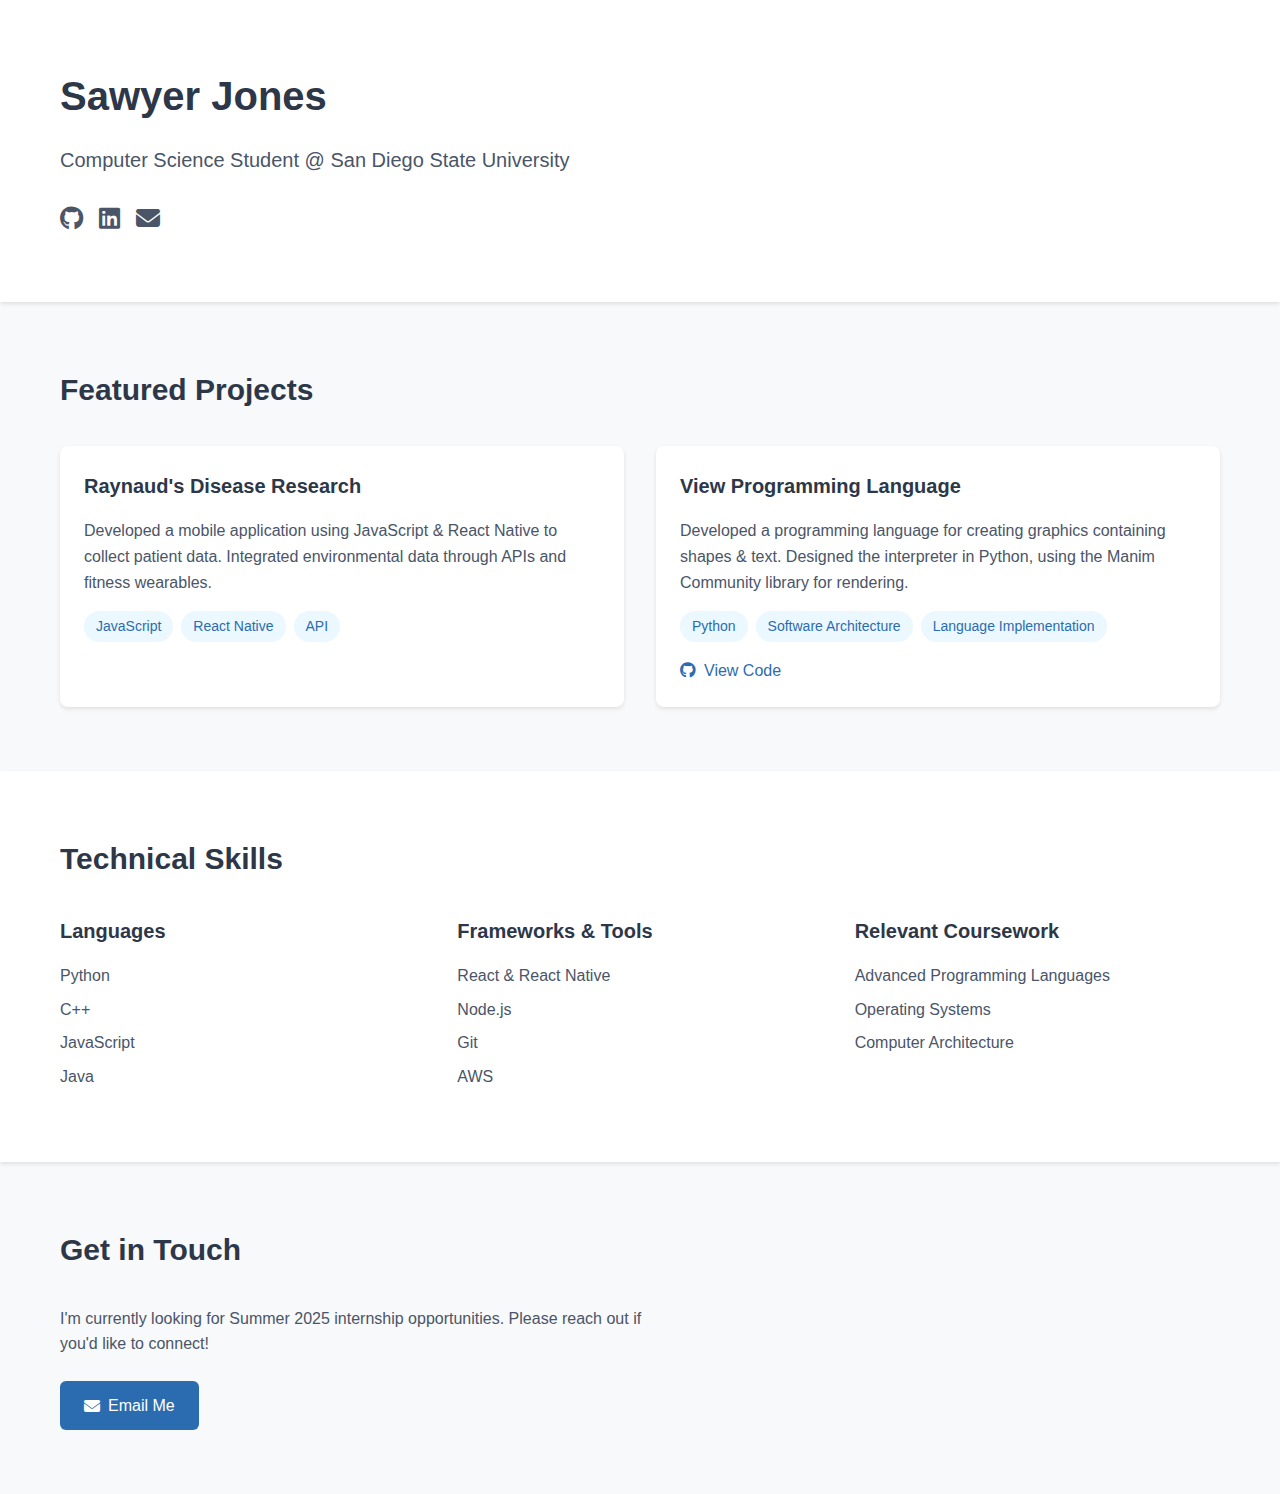
==== index.html @ 756b81d6 "Created site foundation" ====
<!DOCTYPE html>
<html lang="en">
<head>
    <meta charset="UTF-8">
    <meta name="viewport" content="width=device-width, initial-scale=1.0">
    <title>Sawyer Jones - Portfolio</title>
    <link rel="stylesheet" href="styles.css">
    <link rel="stylesheet" href="https://cdnjs.cloudflare.com/ajax/libs/font-awesome/6.4.0/css/all.min.css">
</head>
<body>
    <header class="hero">
        <div class="container">
            <h1>Sawyer Jones</h1>
            <p class="subtitle">Computer Science Student @ San Diego State University</p>
            <div class="social-links">
                <a href="https://github.com/sawyerjones" target="_blank" class="social-icon"><i class="fab fa-github"></i></a>
                <a href="https://www.linkedin.com/in/sawyer-jones-77a62b25a/" target="_blank" class="social-icon"><i class="fab fa-linkedin"></i></a>
                <a href="mailto:sjones3731@sdsu.edu" class="social-icon"><i class="fas fa-envelope"></i></a>
            </div>
        </div>
    </header>

    <!-- projects -->
    <section class="projects">
        <div class="container">
            <h2>Featured Projects</h2>
            <div class="project-grid">
                <div class="project-card">
                    <h3>Raynaud's Disease Research</h3>
                    <p>
                        Developed a mobile application using JavaScript & React Native to collect patient data.
                        Integrated environmental data through APIs and fitness wearables. 
                    </p>
                    <div class="tags">
                        <span class="tag">JavaScript</span>
                        <span class="tag">React Native</span>
                        <span class="tag">API</span>
                    </div>
                    <!-- NEED TO FIGURE CREATE DEMO
                    <div class="project-links">
                        <a href="#" class="project-link">
                            <i class="fas fa-external-link-alt"></i> Live Demo
                        </a>
                    </div>
                    -->
                </div>

                <div class="project-card">
                    <h3>View Programming Language</h3>
                    <p>
                        Developed a programming language for creating graphics containing shapes & text.
                        Designed the interpreter in Python, using the Manim Community library for rendering.
                    </p>
                    <div class="tags">
                        <span class="tag">Python</span>
                        <span class="tag">Software Architecture</span>
                        <span class="tag">Language Implementation</span>
                    </div>
                    <div class="project-links">
                        <a href="https://github.com/sawyerjones/View"  target="_blank" class="project-link">
                            <i class="fab fa-github"></i> View Code
                        </a>
                    </div>
                </div>
            </div>
        </div>
    </section>

    <!-- Skills Section -->
    <section class="skills">
        <div class="container">
            <h2>Technical Skills</h2>
            <div class="skills-grid">
                <div class="skills-category">
                    <h3>Languages</h3>
                    <ul>
                        <li>Python</li>
                        <li>C++</li>
                        <li>JavaScript</li>
                        <li>Java</li>
                    </ul>
                </div>
                <div class="skills-category">
                    <h3>Frameworks & Tools</h3>
                    <ul>
                        <li>React & React Native</li>
                        <li>Node.js</li>
                        <li>Git</li>
                        <li>AWS</li>
                    </ul>
                </div>
                <div class="skills-category">
                    <h3>Relevant Coursework</h3>
                    <ul>
                        <li>Advanced Programming Languages</li>
                        <li>Operating Systems</li>
                        <li>Computer Architecture</li>
                    </ul>
                </div>
            </div>
        </div>
    </section>

    <section class="contact">
        <div class="container">
            <h2>Get in Touch</h2>
            <p>
                I'm currently looking for Summer 2025 internship opportunities. 
                Please reach out if you'd like to connect!
            </p>
            <a href="mailto:sjones3731@sdsu.edu" class="email-button">
                <i class="fas fa-envelope"></i> Email Me
            </a>
        </div>
    </section>

    <script src="script.js"></script>
</body>
</html>
---- styles.css ----
* {
    margin: 0;
    padding: 0;
    box-sizing: border-box;
}

body {
    font-family: -apple-system, BlinkMacSystemFont, 'Segoe UI', Roboto, Oxygen, Ubuntu, Cantarell, sans-serif;
    line-height: 1.6;
    color: #333;
    background-color: #f8f9fa;
}

.container {
    max-width: 1200px;
    margin: 0 auto;
    padding: 0 20px;
}

.hero {
    background-color: white;
    padding: 4rem 0;
    box-shadow: 0 2px 4px rgba(0, 0, 0, 0.1);
}

.hero h1 {
    font-size: 2.5rem;
    margin-bottom: 1rem;
    color: #2d3748;
}

.subtitle {
    font-size: 1.25rem;
    color: #4a5568;
    margin-bottom: 1.5rem;
}

.social-links {
    display: flex;
    gap: 1rem;
}

.social-icon {
    color: #4a5568;
    font-size: 1.5rem;
    transition: color 0.3s ease;
}

.social-icon:hover {
    color: #2b6cb0;
}

/* Projects section */
.projects {
    padding: 4rem 0;
}

h2 {
    font-size: 1.875rem;
    color: #2d3748;
    margin-bottom: 2rem;
}

.project-grid {
    display: grid;
    grid-template-columns: repeat(auto-fit, minmax(300px, 1fr));
    gap: 2rem;
}

.project-card {
    background-color: white;
    padding: 1.5rem;
    border-radius: 0.5rem;
    box-shadow: 0 2px 4px rgba(0, 0, 0, 0.1);
}

.project-card h3 {
    font-size: 1.25rem;
    color: #2d3748;
    margin-bottom: 1rem;
}

.project-card p {
    color: #4a5568;
    margin-bottom: 1rem;
}

.tags {
    display: flex;
    gap: 0.5rem;
    flex-wrap: wrap;
    margin-bottom: 1rem;
}

.tag {
    background-color: #ebf8ff;
    color: #2b6cb0;
    padding: 0.25rem 0.75rem;
    border-radius: 9999px;
    font-size: 0.875rem;
}

.project-links {
    display: flex;
    gap: 1rem;
}

.project-link {
    color: #2b6cb0;
    text-decoration: none;
    display: flex;
    align-items: center;
    gap: 0.5rem;
    transition: color 0.3s ease;
}

.project-link:hover {
    color: #2c5282;
}

/* Skills section */
.skills {
    background-color: white;
    padding: 4rem 0;
    box-shadow: 0 2px 4px rgba(0, 0, 0, 0.1);
}

.skills-grid {
    display: grid;
    grid-template-columns: repeat(auto-fit, minmax(200px, 1fr));
    gap: 2rem;
}

.skills-category h3 {
    font-size: 1.25rem;
    color: #2d3748;
    margin-bottom: 1rem;
}

.skills-category ul {
    list-style: none;
}

.skills-category li {
    color: #4a5568;
    margin-bottom: 0.5rem;
}

/* Contact section */
.contact {
    padding: 4rem 0;
}

.contact p {
    color: #4a5568;
    margin-bottom: 1.5rem;
    max-width: 600px;
}

.email-button {
    display: inline-flex;
    align-items: center;
    gap: 0.5rem;
    background-color: #2b6cb0;
    color: white;
    padding: 0.75rem 1.5rem;
    border-radius: 0.375rem;
    text-decoration: none;
    transition: background-color 0.3s ease;
}

.email-button:hover {
    background-color: #2c5282;
}

/* Responsive design */
@media (max-width: 768px) {
    .hero h1 {
        font-size: 2rem;
    }

    .subtitle {
        font-size: 1.125rem;
    }

    .project-grid {
        grid-template-columns: 1fr;
    }

    .skills-grid {
        grid-template-columns: 1fr;
        gap: 1.5rem;
    }
}
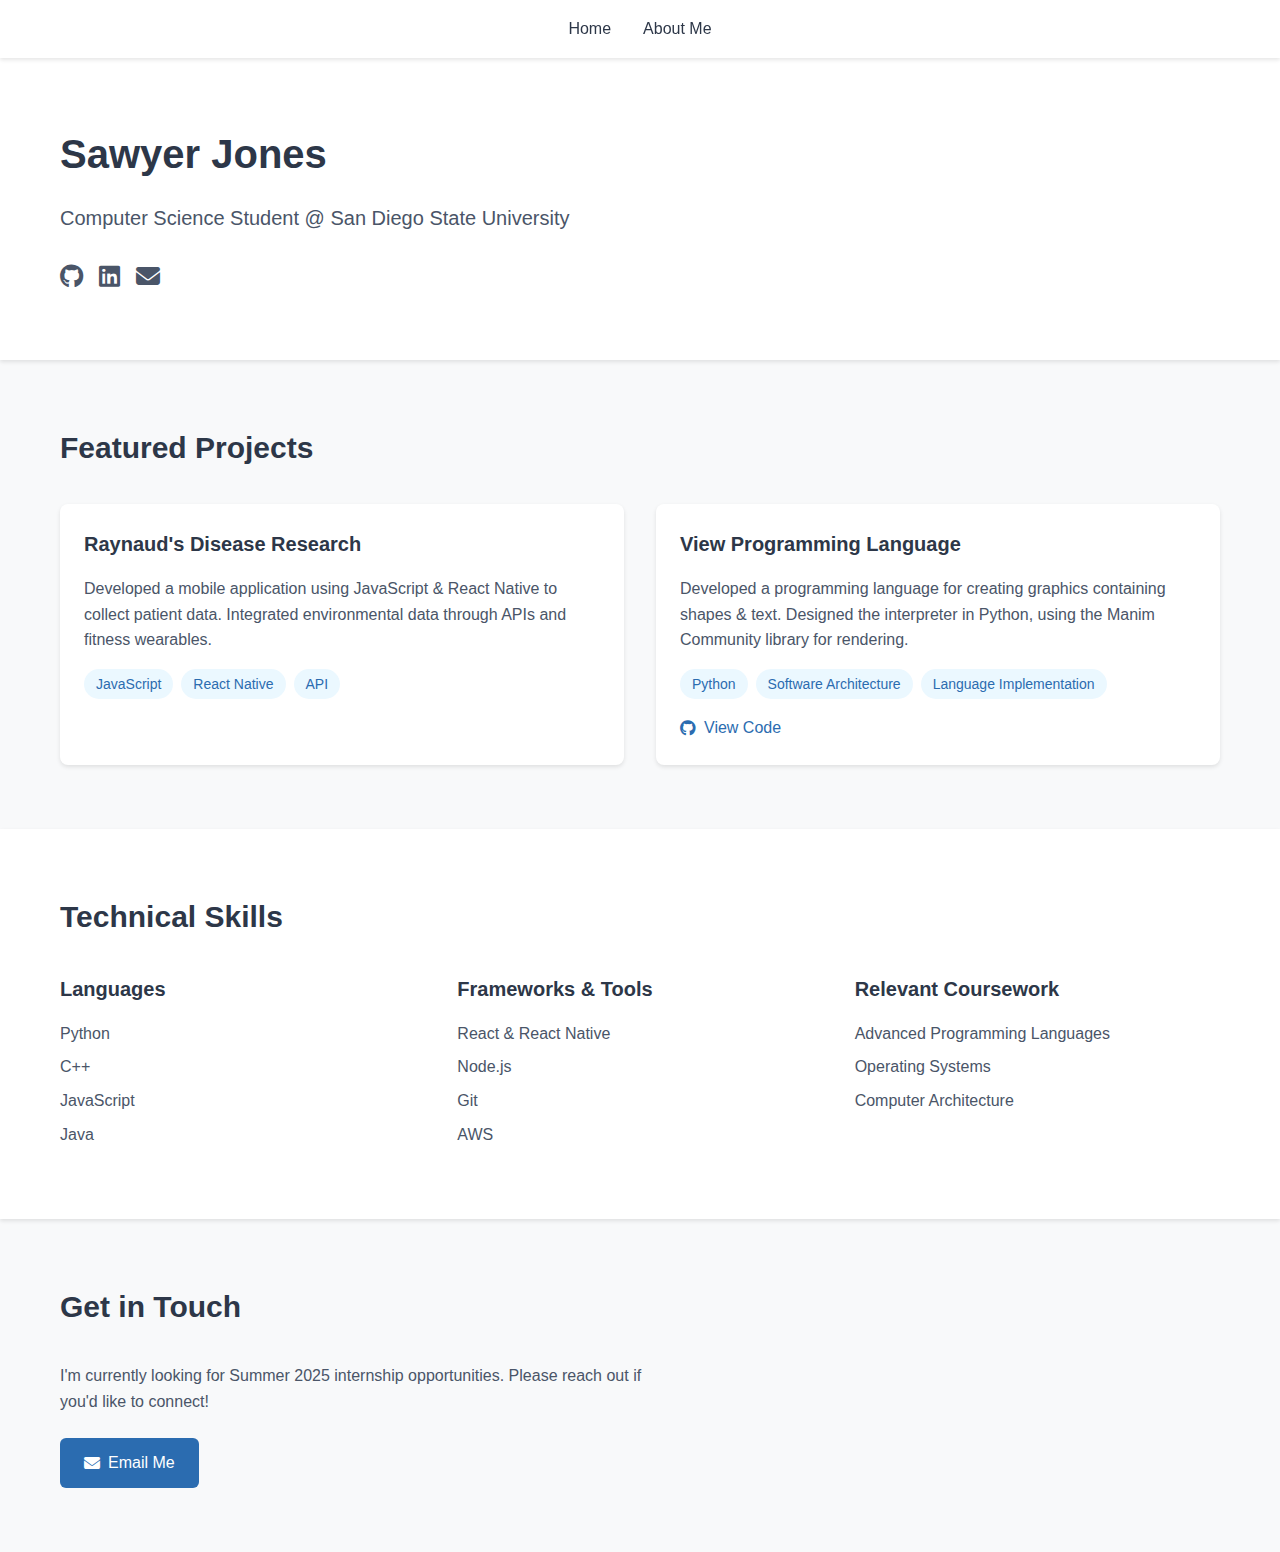
==== commit 8487f99f: "added about me page and navbar" ====
--- a/index.html
+++ b/index.html
@@ -4,10 +4,19 @@
     <meta charset="UTF-8">
     <meta name="viewport" content="width=device-width, initial-scale=1.0">
     <title>Sawyer Jones - Portfolio</title>
-    <link rel="stylesheet" href="styles.css">
+    <link rel="stylesheet" href="resources/styles.css">
     <link rel="stylesheet" href="https://cdnjs.cloudflare.com/ajax/libs/font-awesome/6.4.0/css/all.min.css">
 </head>
 <body>
+    <nav class="navbar">
+        <div class="container">
+            <div class="nav-links">
+                <a href="index.html" class="nav-link">Home</a>
+                <a href="about.html" class="nav-link">About Me</a>
+            </div>
+        </div>
+    </nav>
+
     <header class="hero">
         <div class="container">
             <h1>Sawyer Jones</h1>
--- a/resources/styles.css
+++ b/resources/styles.css
@@ -0,0 +1,288 @@
+* {
+    margin: 0;
+    padding: 0;
+    box-sizing: border-box;
+}
+/* HOME PAGE */
+body {
+    font-family: -apple-system, BlinkMacSystemFont, 'Segoe UI', Roboto, Oxygen, Ubuntu, Cantarell, sans-serif;
+    line-height: 1.6;
+    color: #333;
+    background-color: #f8f9fa;
+}
+
+.container {
+    max-width: 1200px;
+    margin: 0 auto;
+    padding: 0 20px;
+}
+
+.hero {
+    background-color: white;
+    padding: 4rem 0;
+    box-shadow: 0 2px 4px rgba(0, 0, 0, 0.1);
+}
+
+.hero h1 {
+    font-size: 2.5rem;
+    margin-bottom: 1rem;
+    color: #2d3748;
+}
+
+.subtitle {
+    font-size: 1.25rem;
+    color: #4a5568;
+    margin-bottom: 1.5rem;
+}
+
+.social-links {
+    display: flex;
+    gap: 1rem;
+}
+
+.social-icon {
+    color: #4a5568;
+    font-size: 1.5rem;
+    transition: color 0.3s ease;
+}
+
+.social-icon:hover {
+    color: #2b6cb0;
+}
+
+/* Projects section */
+.projects {
+    padding: 4rem 0;
+}
+
+h2 {
+    font-size: 1.875rem;
+    color: #2d3748;
+    margin-bottom: 2rem;
+}
+
+.project-grid {
+    display: grid;
+    grid-template-columns: repeat(auto-fit, minmax(300px, 1fr));
+    gap: 2rem;
+}
+
+.project-card {
+    background-color: white;
+    padding: 1.5rem;
+    border-radius: 0.5rem;
+    box-shadow: 0 2px 4px rgba(0, 0, 0, 0.1);
+}
+
+.project-card h3 {
+    font-size: 1.25rem;
+    color: #2d3748;
+    margin-bottom: 1rem;
+}
+
+.project-card p {
+    color: #4a5568;
+    margin-bottom: 1rem;
+}
+
+.tags {
+    display: flex;
+    gap: 0.5rem;
+    flex-wrap: wrap;
+    margin-bottom: 1rem;
+}
+
+.tag {
+    background-color: #ebf8ff;
+    color: #2b6cb0;
+    padding: 0.25rem 0.75rem;
+    border-radius: 9999px;
+    font-size: 0.875rem;
+}
+
+.project-links {
+    display: flex;
+    gap: 1rem;
+}
+
+.project-link {
+    color: #2b6cb0;
+    text-decoration: none;
+    display: flex;
+    align-items: center;
+    gap: 0.5rem;
+    transition: color 0.3s ease;
+}
+
+.project-link:hover {
+    color: #2c5282;
+}
+
+/* Skills section */
+.skills {
+    background-color: white;
+    padding: 4rem 0;
+    box-shadow: 0 2px 4px rgba(0, 0, 0, 0.1);
+}
+
+.skills-grid {
+    display: grid;
+    grid-template-columns: repeat(auto-fit, minmax(200px, 1fr));
+    gap: 2rem;
+}
+
+.skills-category h3 {
+    font-size: 1.25rem;
+    color: #2d3748;
+    margin-bottom: 1rem;
+}
+
+.skills-category ul {
+    list-style: none;
+}
+
+.skills-category li {
+    color: #4a5568;
+    margin-bottom: 0.5rem;
+}
+
+/* Contact section */
+.contact {
+    padding: 4rem 0;
+}
+
+.contact p {
+    color: #4a5568;
+    margin-bottom: 1.5rem;
+    max-width: 600px;
+}
+
+.email-button {
+    display: inline-flex;
+    align-items: center;
+    gap: 0.5rem;
+    background-color: #2b6cb0;
+    color: white;
+    padding: 0.75rem 1.5rem;
+    border-radius: 0.375rem;
+    text-decoration: none;
+    transition: background-color 0.3s ease;
+}
+
+.email-button:hover {
+    background-color: #2c5282;
+}
+
+/* Responsive design */
+@media (max-width: 768px) {
+    .hero h1 {
+        font-size: 2rem;
+    }
+
+    .subtitle {
+        font-size: 1.125rem;
+    }
+
+    .project-grid {
+        grid-template-columns: 1fr;
+    }
+
+    .skills-grid {
+        grid-template-columns: 1fr;
+        gap: 1.5rem;
+    }
+}
+/* NAV BAR */
+.navbar {
+    background-color: white;
+    padding: 1rem 0;
+    box-shadow: 0 2px 4px rgba(0, 0, 0, 0.1);
+    position: sticky;
+    top: 0;
+    z-index: 1000;
+}
+
+.nav-links {
+    display: flex;
+    gap: 2rem;
+    justify-content: center;
+}
+
+.nav-link {
+    text-decoration: none;
+    color: #2d3748;
+    font-weight: 500;
+    transition: color 0.3s ease;
+}
+
+.nav-link:hover {
+    color: #2b6cb0;
+}
+
+/* ABOUT PAGE */
+.about {
+    padding: 4rem 0;
+}
+
+.about-content {
+    display: grid;
+    grid-template-columns: 1fr 2fr;
+    gap: 4rem;
+    margin-top: 2rem;
+}
+
+.about-image {
+    text-align: center;
+}
+
+.profile-pic {
+    width: 100%;
+    max-width: 300px;
+    border-radius: 50%;
+    box-shadow: 0 4px 6px rgba(0, 0, 0, 0.1);
+}
+
+.about-text h2 {
+    margin-bottom: 1.5rem;
+}
+
+.about-text p {
+    margin-bottom: 1.5rem;
+    color: #4a5568;
+}
+
+.hobbies-list {
+    list-style: none;
+    margin-bottom: 2rem;
+}
+
+.hobbies-list li {
+    margin-bottom: 0.5rem;
+    color: #4a5568;
+}
+
+.education, .interests {
+    margin-top: 2rem;
+}
+
+.education h3, .interests h3 {
+    color: #2d3748;
+    margin-bottom: 1rem;
+}
+
+.interest-tags {
+    display: flex;
+    flex-wrap: wrap;
+    gap: 0.5rem;
+}
+
+@media (max-width: 768px) {
+    .about-content {
+        grid-template-columns: 1fr;
+        gap: 2rem;
+    }
+
+    .about-image {
+        margin-bottom: 2rem;
+    }
+}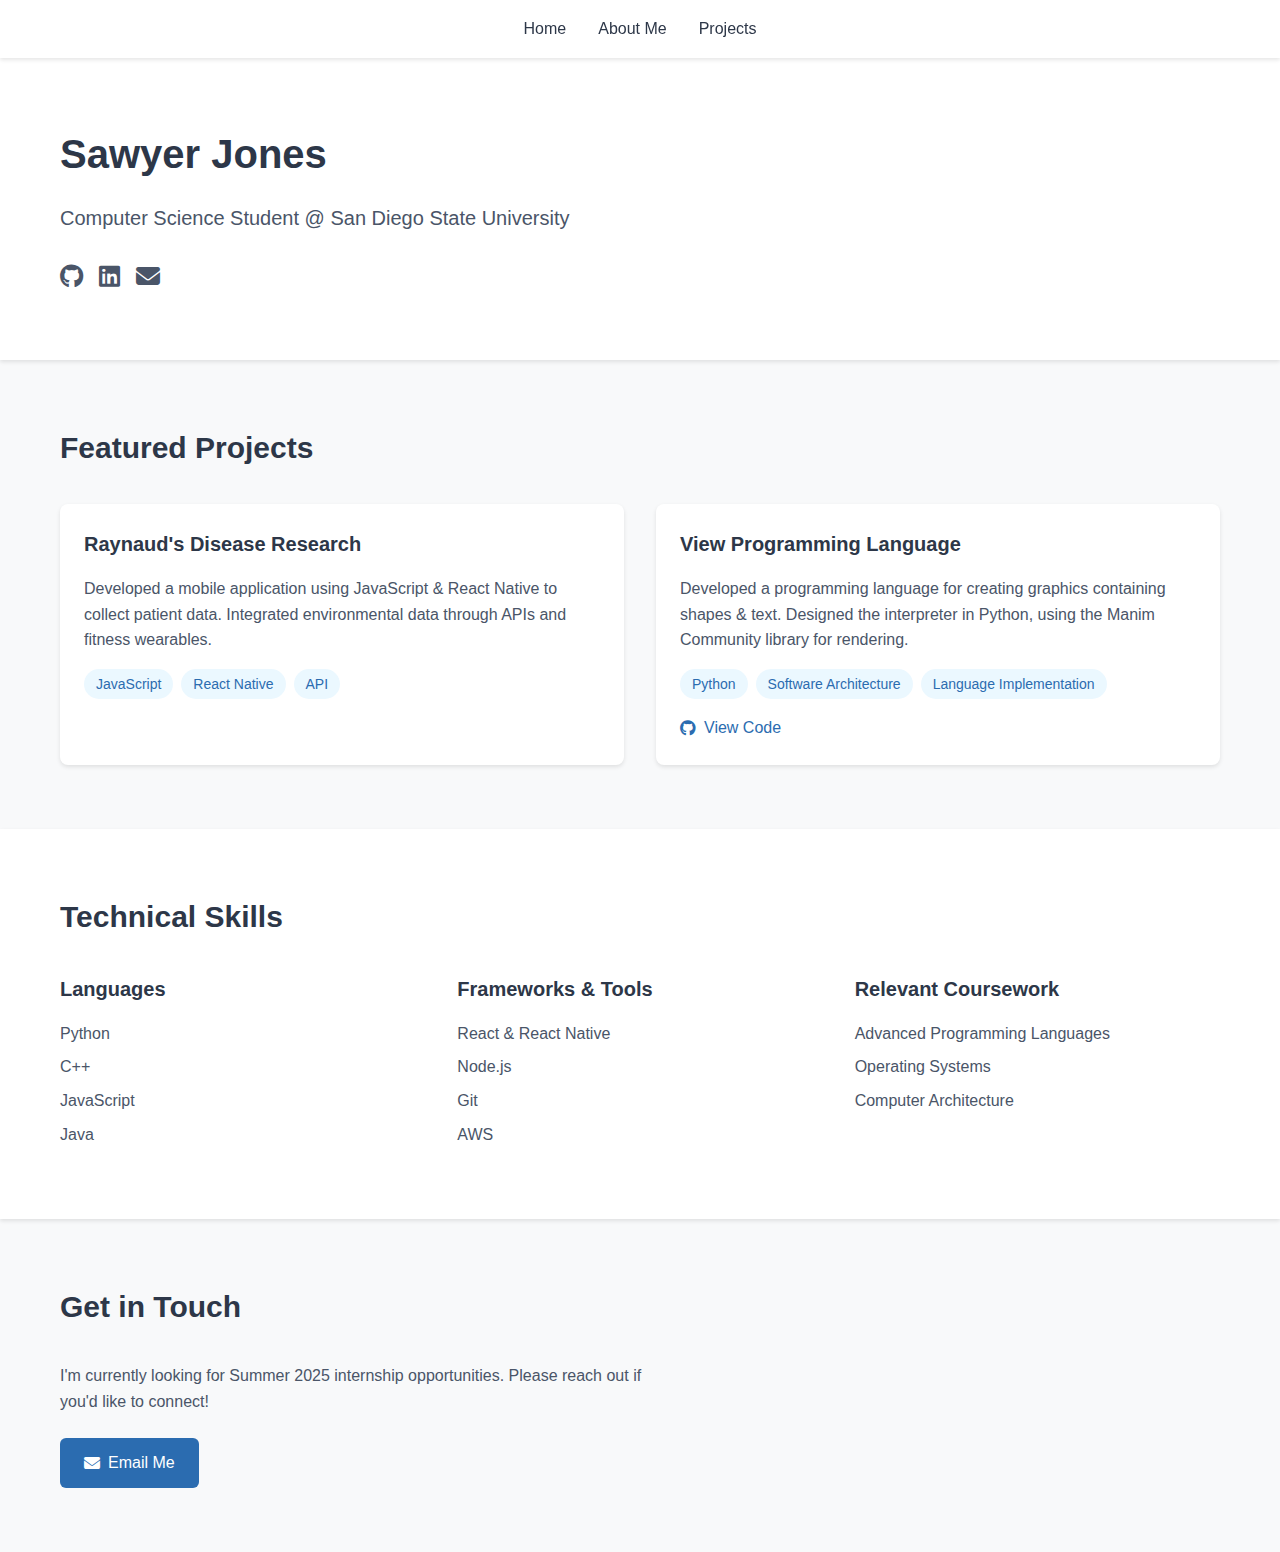
==== commit 2b0ba34f: "added projects page" ====
--- a/index.html
+++ b/index.html
@@ -13,13 +13,14 @@
             <div class="nav-links">
                 <a href="index.html" class="nav-link">Home</a>
                 <a href="about.html" class="nav-link">About Me</a>
+                <a href="projects.html" class="nav-link">Projects</a>
             </div>
         </div>
     </nav>
 
     <header class="hero">
         <div class="container">
-            <h1>Sawyer Jones</h1>
+            <h1><a href="about.html" class="name-link">Sawyer Jones</a></h1>
             <p class="subtitle">Computer Science Student @ San Diego State University</p>
             <div class="social-links">
                 <a href="https://github.com/sawyerjones" target="_blank" class="social-icon"><i class="fab fa-github"></i></a>
@@ -34,7 +35,7 @@
         <div class="container">
             <h2>Featured Projects</h2>
             <div class="project-grid">
-                <div class="project-card">
+                <div class="project-card" onclick="window.location.href='projects.html#raynauds'">
                     <h3>Raynaud's Disease Research</h3>
                     <p>
                         Developed a mobile application using JavaScript & React Native to collect patient data.
@@ -45,7 +46,7 @@
                         <span class="tag">React Native</span>
                         <span class="tag">API</span>
                     </div>
-                    <!-- NEED TO FIGURE CREATE DEMO
+                    <!-- NEED TO CREATE DEMO
                     <div class="project-links">
                         <a href="#" class="project-link">
                             <i class="fas fa-external-link-alt"></i> Live Demo
@@ -54,7 +55,7 @@
                     -->
                 </div>
 
-                <div class="project-card">
+                <div class="project-card" onclick="window.location.href='projects.html#view'">
                     <h3>View Programming Language</h3>
                     <p>
                         Developed a programming language for creating graphics containing shapes & text.
--- a/resources/styles.css
+++ b/resources/styles.css
@@ -16,6 +16,16 @@
     margin: 0 auto;
     padding: 0 20px;
 }
+/* NAME LINKING */
+.name-link {
+    color: #2d3748;
+    text-decoration: none;
+    transition: color 0.3s ease;
+}
+
+.name-link:hover {
+    color: #2b6cb0;
+}
 
 .hero {
     background-color: white;
@@ -50,7 +60,7 @@
     color: #2b6cb0;
 }
 
-/* Projects section */
+/* PROJECTS (home page) */
 .projects {
     padding: 4rem 0;
 }
@@ -118,7 +128,17 @@
     color: #2c5282;
 }
 
-/* Skills section */
+.project-card {
+    cursor: pointer;
+    transition: transform 0.2s ease, box-shadow 0.2s ease;
+}
+
+.project-card:hover {
+    transform: translateY(-5px);
+    box-shadow: 0 4px 12px rgba(0, 0, 0, 0.15);
+}
+
+/* SKILLS */
 .skills {
     background-color: white;
     padding: 4rem 0;
@@ -146,7 +166,7 @@
     margin-bottom: 0.5rem;
 }
 
-/* Contact section */
+/* CONTACT */
 .contact {
     padding: 4rem 0;
 }
@@ -173,7 +193,6 @@
     background-color: #2c5282;
 }
 
-/* Responsive design */
 @media (max-width: 768px) {
     .hero h1 {
         font-size: 2rem;
@@ -285,4 +304,66 @@
     .about-image {
         margin-bottom: 2rem;
     }
+}
+
+/* PROJECTS (projects page) */
+.projects-detailed {
+    padding: 4rem 0;
+}
+
+.project-detailed {
+    margin-bottom: 4rem;
+    padding-bottom: 4rem;
+    border-bottom: 1px solid #e2e8f0;
+}
+
+.project-detailed:last-child {
+    border-bottom: none;
+}
+
+.project-detailed h2 {
+    margin-bottom: 2rem;
+}
+
+.project-content {
+    display: grid;
+    grid-template-columns: 1fr 1fr;
+    gap: 2rem;
+}
+
+.project-image img {
+    width: 100%;
+    border-radius: 0.5rem;
+    box-shadow: 0 2px 4px rgba(0, 0, 0, 0.1);
+}
+
+.project-info h3 {
+    color: #2d3748;
+    margin: 1.5rem 0 1rem 0;
+}
+
+.project-info p {
+    color: #4a5568;
+    margin-bottom: 1rem;
+}
+
+.project-info ul {
+    list-style-type: disc;
+    margin-left: 1.5rem;
+    margin-bottom: 1.5rem;
+    color: #4a5568;
+}
+
+.project-info ul li {
+    margin-bottom: 0.5rem;
+}
+
+@media (max-width: 768px) {
+    .project-content {
+        grid-template-columns: 1fr;
+    }
+    
+    .project-image {
+        margin-bottom: 1.5rem;
+    }
 }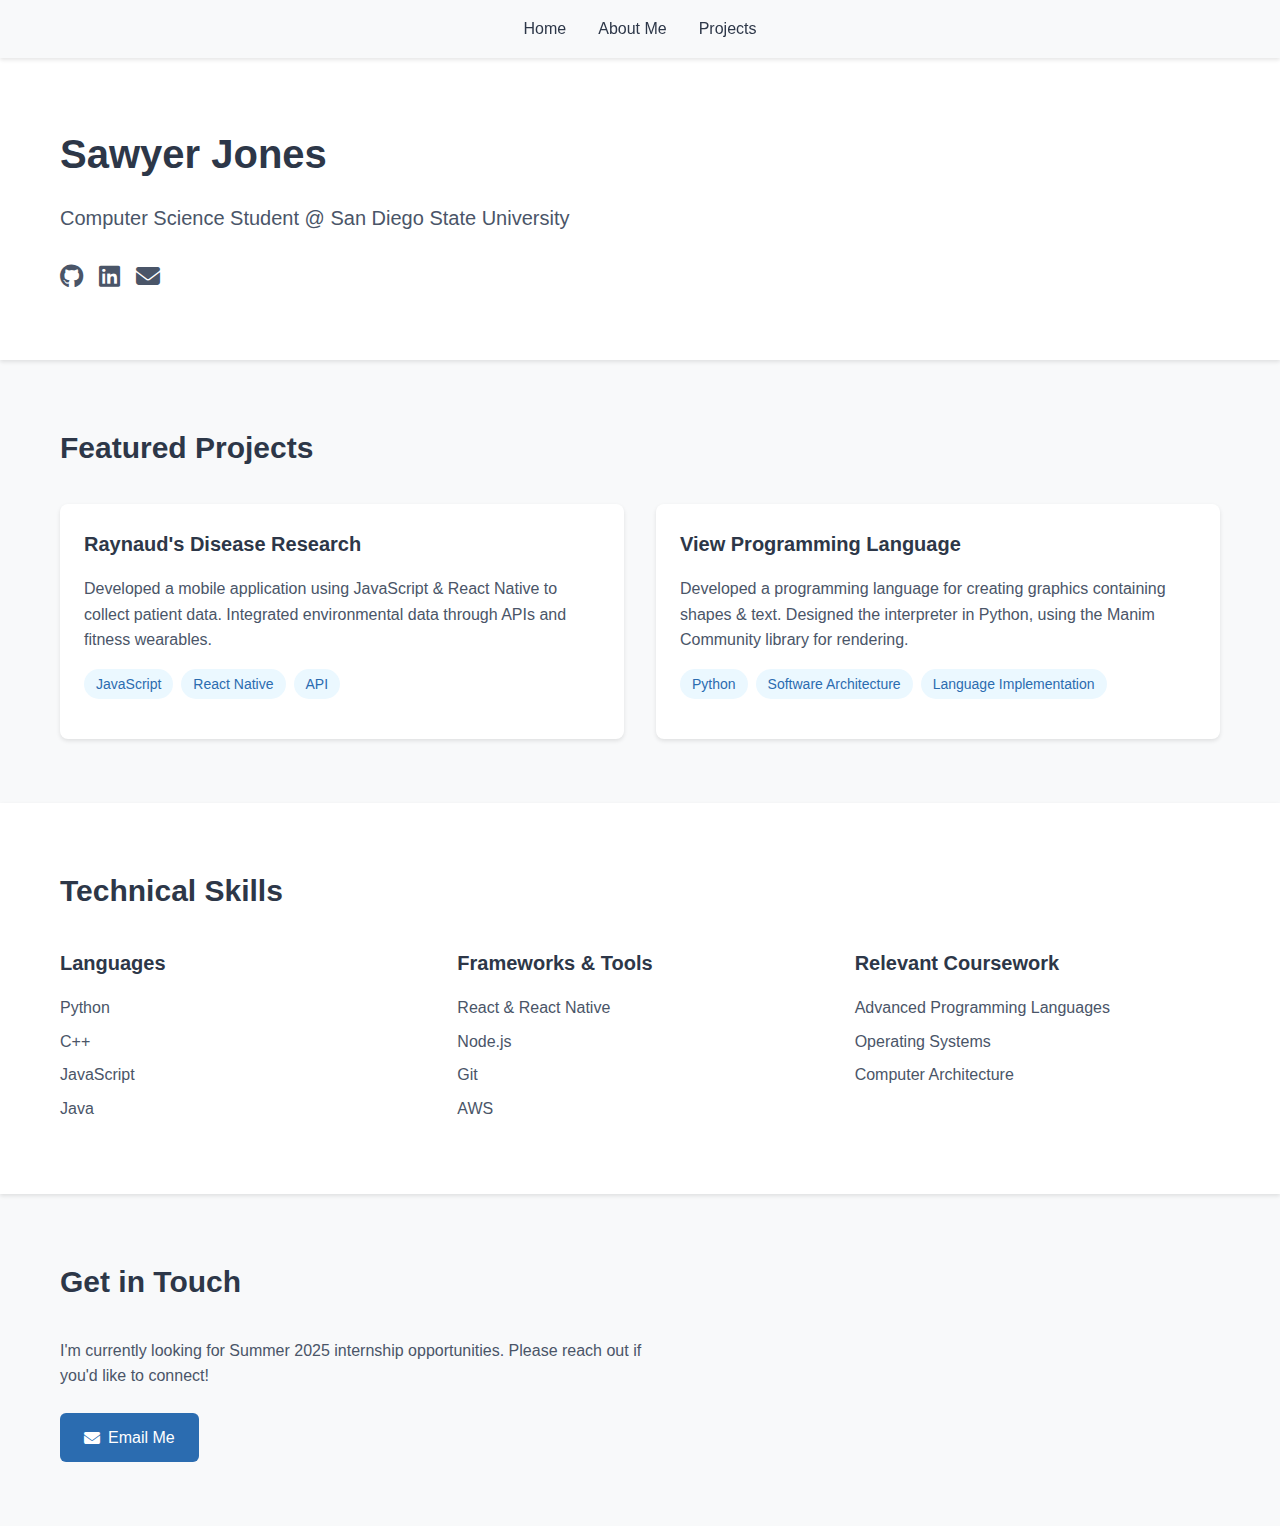
==== commit 8808f60e: "added View to projects w imgs. Minor styling changes" ====
--- a/index.html
+++ b/index.html
@@ -66,11 +66,6 @@
                         <span class="tag">Software Architecture</span>
                         <span class="tag">Language Implementation</span>
                     </div>
-                    <div class="project-links">
-                        <a href="https://github.com/sawyerjones/View"  target="_blank" class="project-link">
-                            <i class="fab fa-github"></i> View Code
-                        </a>
-                    </div>
                 </div>
             </div>
         </div>
--- a/resources/styles.css
+++ b/resources/styles.css
@@ -213,7 +213,7 @@
 }
 /* NAV BAR */
 .navbar {
-    background-color: white;
+    background-color: #f8f9fa;
     padding: 1rem 0;
     box-shadow: 0 2px 4px rgba(0, 0, 0, 0.1);
     position: sticky;
@@ -331,6 +331,12 @@
     gap: 2rem;
 }
 
+.project-image video {
+    width: 100%;
+    border-radius: 0.5rem;
+    box-shadow: 0 2px 4px rgba(0, 0, 0, 0.1);
+}
+
 .project-image img {
     width: 100%;
     border-radius: 0.5rem;
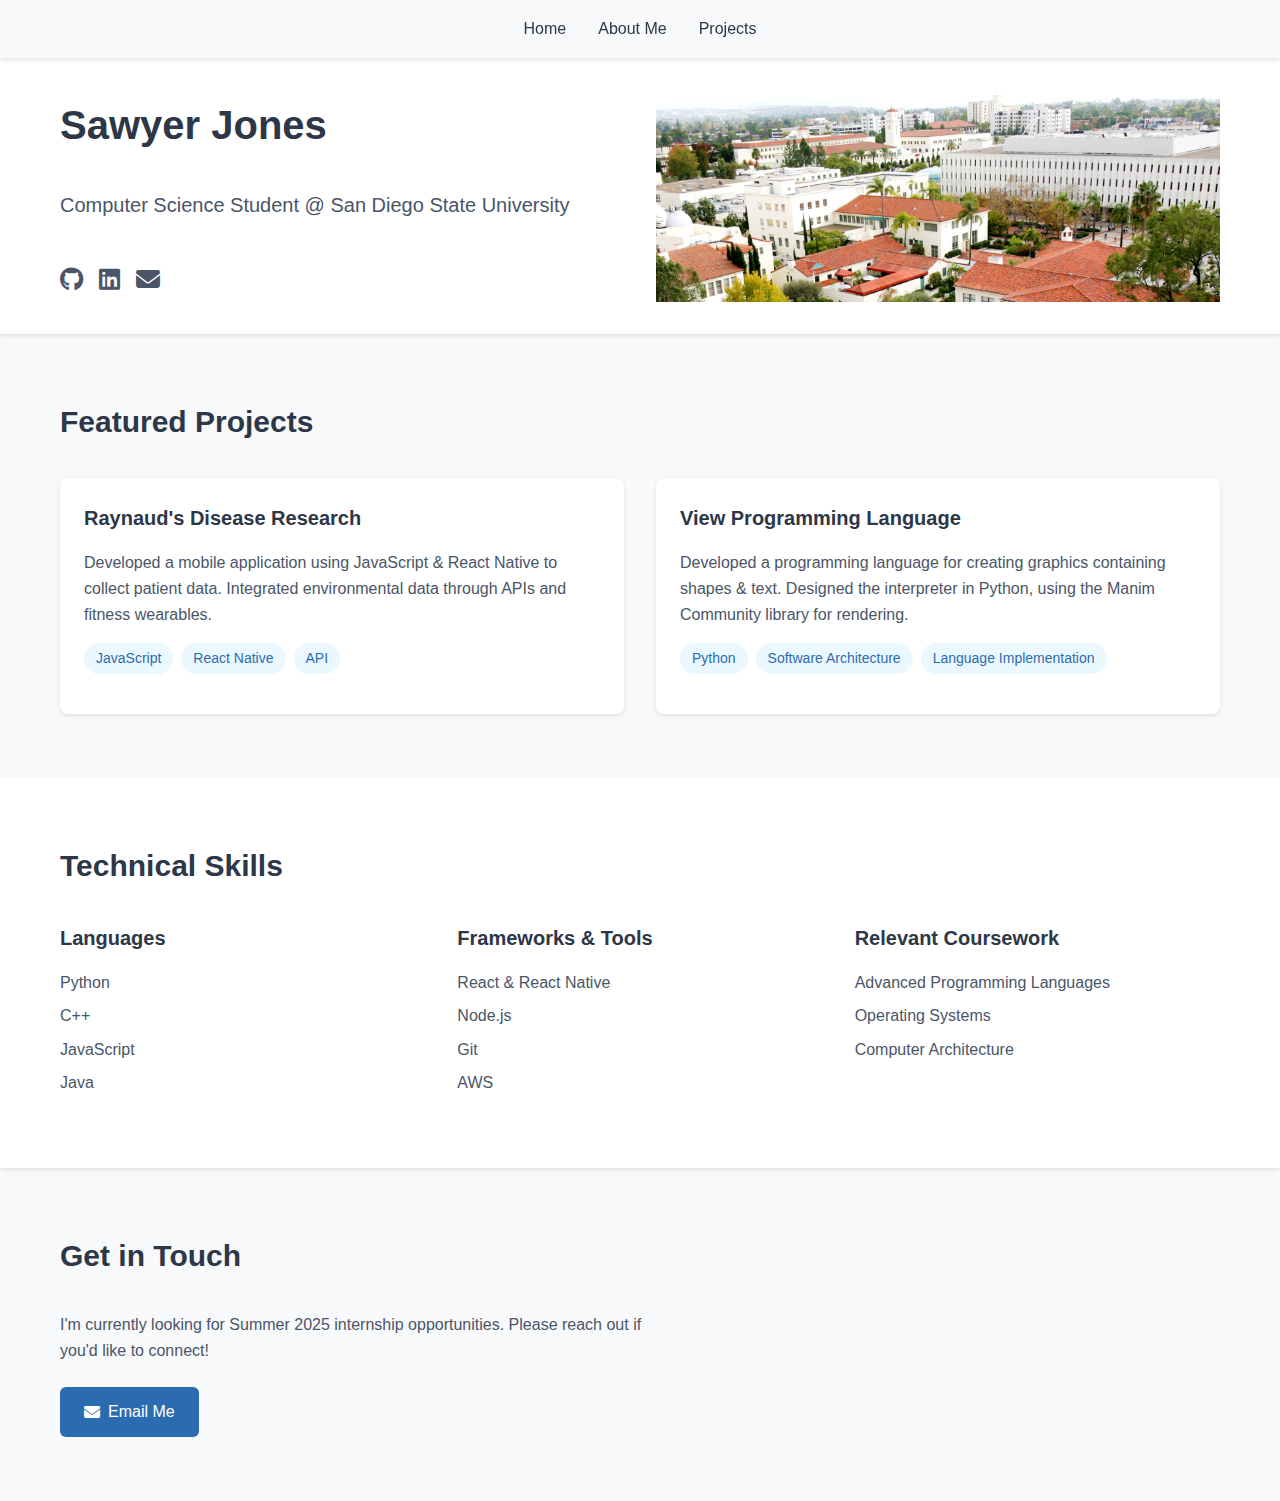
==== commit 4adba986: "added imgs to home & projects" ====
--- a/index.html
+++ b/index.html
@@ -20,12 +20,19 @@
 
     <header class="hero">
         <div class="container">
-            <h1><a href="about.html" class="name-link">Sawyer Jones</a></h1>
-            <p class="subtitle">Computer Science Student @ San Diego State University</p>
-            <div class="social-links">
-                <a href="https://github.com/sawyerjones" target="_blank" class="social-icon"><i class="fab fa-github"></i></a>
-                <a href="https://www.linkedin.com/in/sawyer-jones-77a62b25a/" target="_blank" class="social-icon"><i class="fab fa-linkedin"></i></a>
-                <a href="mailto:sjones3731@sdsu.edu" class="social-icon"><i class="fas fa-envelope"></i></a>
+            <div class="hero-content">
+                <div class="hero-text">
+                    <h1><a href="about.html" class="name-link">Sawyer Jones</a></h1>
+                    <p class="subtitle">Computer Science Student @ San Diego State University</p>
+                    <div class="social-links">
+                        <a href="https://github.com/sawyerjones" target="_blank" class="social-icon"><i class="fab fa-github"></i></a>
+                        <a href="https://www.linkedin.com/in/sawyer-jones-77a62b25a/" target="_blank" class="social-icon"><i class="fab fa-linkedin"></i></a>
+                        <a href="mailto:sjones3731@sdsu.edu" class="social-icon"><i class="fas fa-envelope"></i></a>
+                    </div>
+                </div>
+
+            <div class="hero-banner">
+                <img src="resources/sdsu-banner.png" alt="SDSU Banner" class="banner-image">
             </div>
         </div>
     </header>
@@ -46,13 +53,6 @@
                         <span class="tag">React Native</span>
                         <span class="tag">API</span>
                     </div>
-                    <!-- NEED TO CREATE DEMO
-                    <div class="project-links">
-                        <a href="#" class="project-link">
-                            <i class="fas fa-external-link-alt"></i> Live Demo
-                        </a>
-                    </div>
-                    -->
                 </div>
 
                 <div class="project-card" onclick="window.location.href='projects.html#view'">
@@ -71,7 +71,7 @@
         </div>
     </section>
 
-    <!-- Skills Section -->
+    <!-- skills Section -->
     <section class="skills">
         <div class="container">
             <h2>Technical Skills</h2>
--- a/resources/styles.css
+++ b/resources/styles.css
@@ -26,11 +26,24 @@
 .name-link:hover {
     color: #2b6cb0;
 }
-
+/* HERO */
 .hero {
     background-color: white;
-    padding: 4rem 0;
-    box-shadow: 0 2px 4px rgba(0, 0, 0, 0.1);
+    padding: 2rem 0;
+    box-shadow: 0 2px 4px rgba(0, 0, 0, 0.1);
+}
+
+.hero-content {
+    display: grid;
+    grid-template-columns: 1fr 1fr;
+    align-items: center;
+    gap: 2rem;
+}
+
+.hero-text {
+    display: flex;
+    flex-direction: column;
+    gap: 1rem;
 }
 
 .hero h1 {
@@ -58,6 +71,19 @@
 
 .social-icon:hover {
     color: #2b6cb0;
+}
+
+.hero-banner {
+    height: 100%;
+    display: flex;
+    justify-content: center;
+    align-items: center;
+}
+
+.banner-image {
+    max-width: 100%;
+    height: auto;
+    object-fit: cover;
 }
 
 /* PROJECTS (home page) */
@@ -256,7 +282,7 @@
 
 .profile-pic {
     width: 100%;
-    max-width: 300px;
+    max-width: 400px;
     border-radius: 50%;
     box-shadow: 0 4px 6px rgba(0, 0, 0, 0.1);
 }
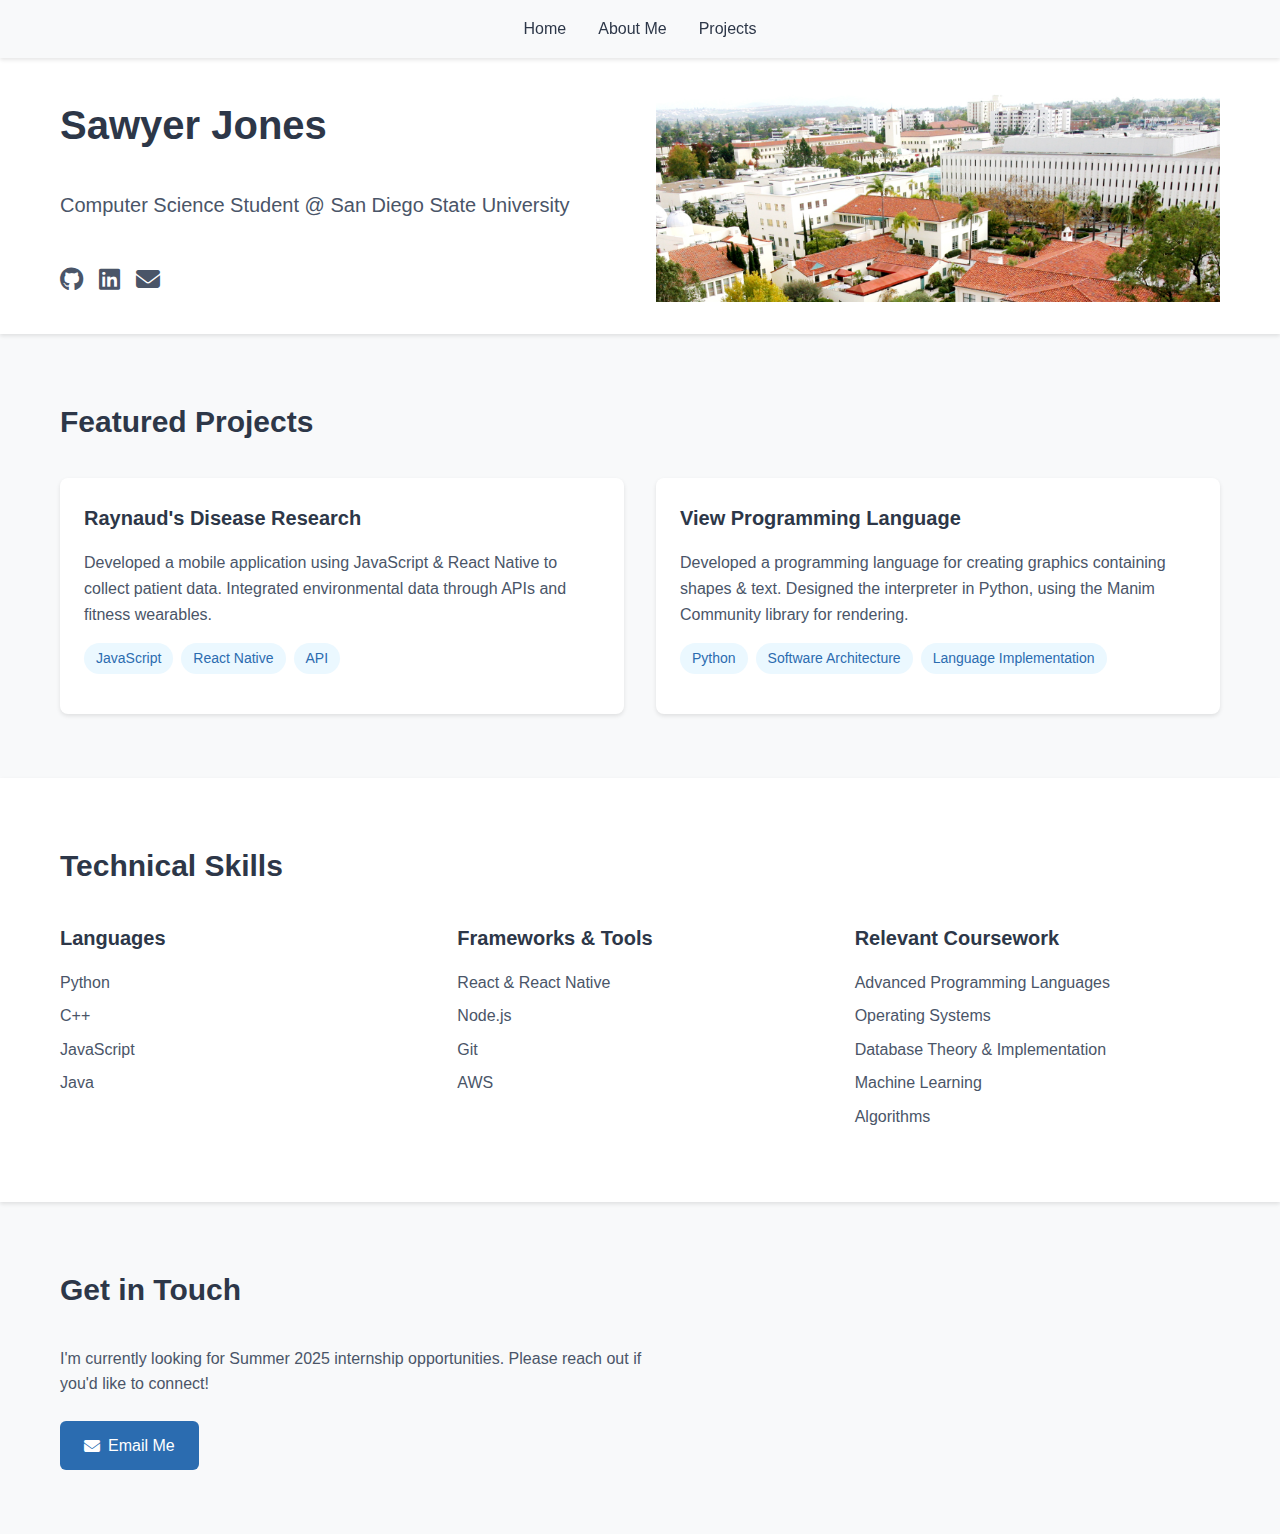
==== commit 250eaf0f: "updated coursework" ====
--- a/index.html
+++ b/index.html
@@ -99,7 +99,9 @@
                     <ul>
                         <li>Advanced Programming Languages</li>
                         <li>Operating Systems</li>
-                        <li>Computer Architecture</li>
+                        <li>Database Theory & Implementation</li>
+                        <li>Machine Learning</li>
+                        <li>Algorithms</li>
                     </ul>
                 </div>
             </div>
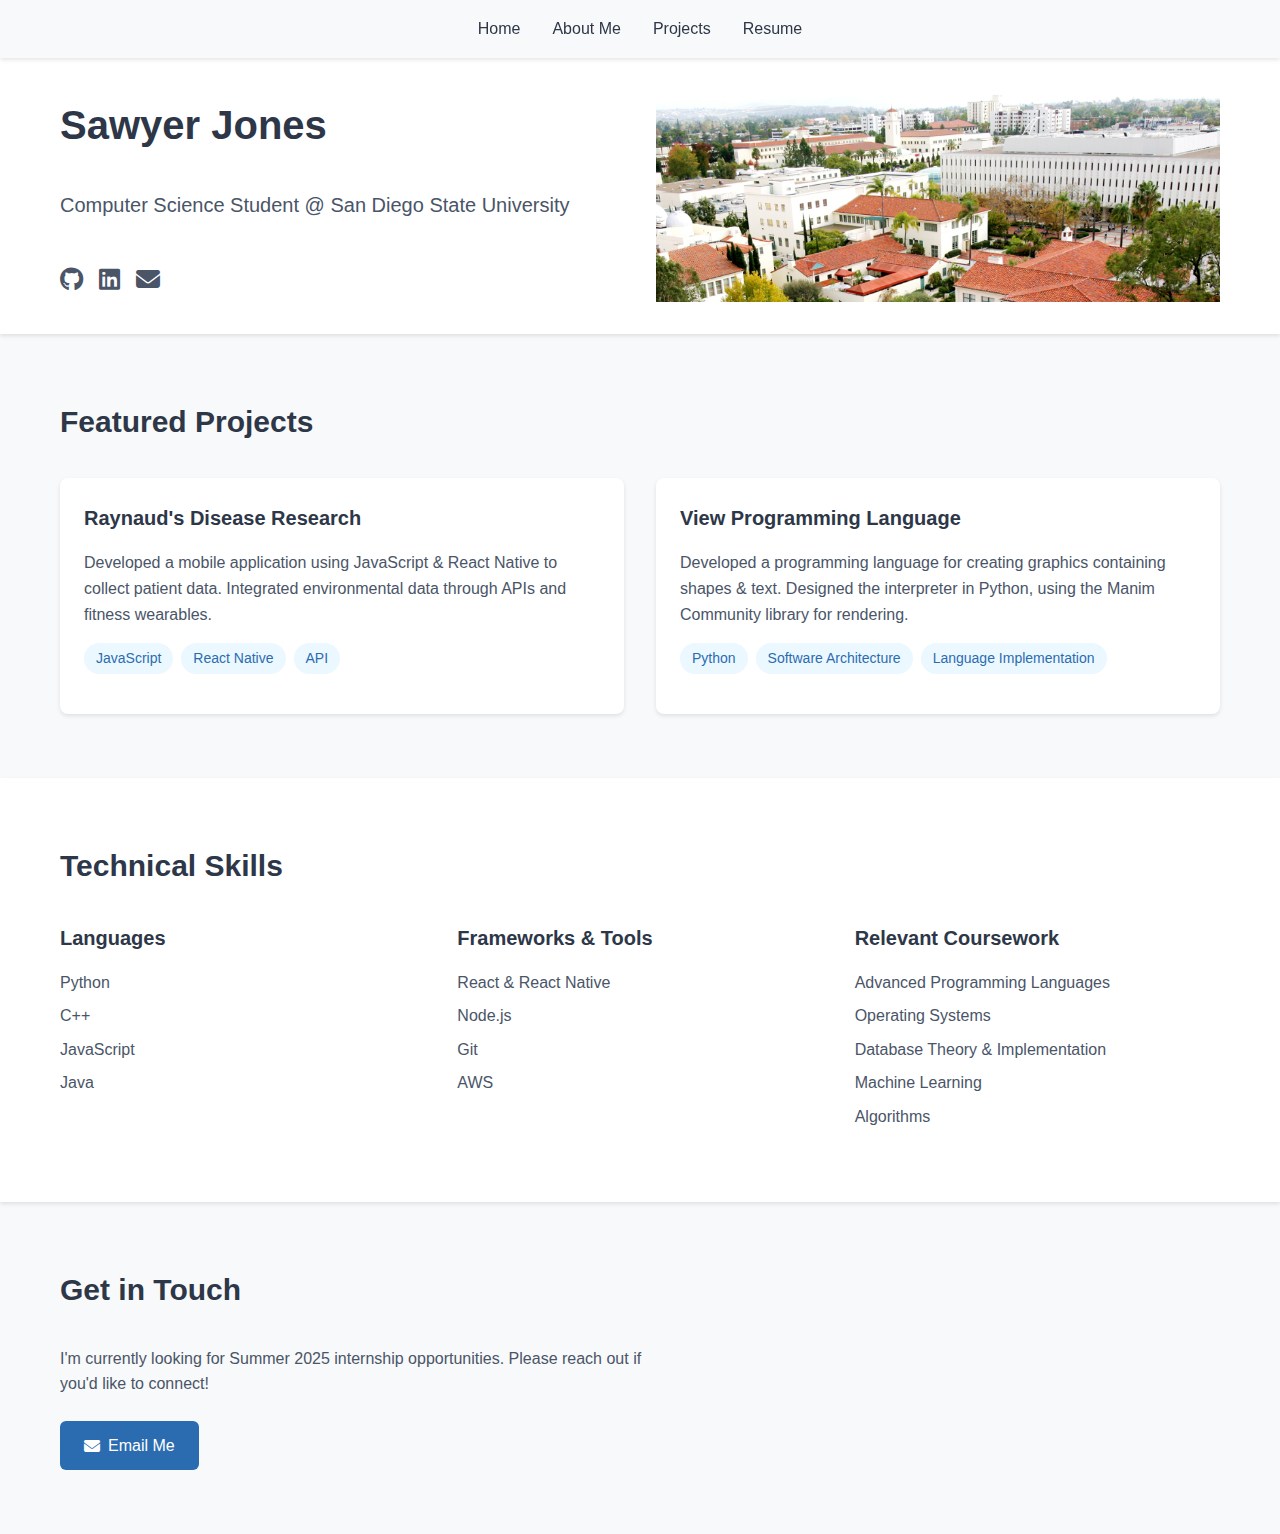
==== commit 1c38c6b9: "added resume" ====
--- a/index.html
+++ b/index.html
@@ -14,6 +14,7 @@
                 <a href="index.html" class="nav-link">Home</a>
                 <a href="about.html" class="nav-link">About Me</a>
                 <a href="projects.html" class="nav-link">Projects</a>
+                <a href="resume.pdf" class="nav-link">Resume</a>
             </div>
         </div>
     </nav>
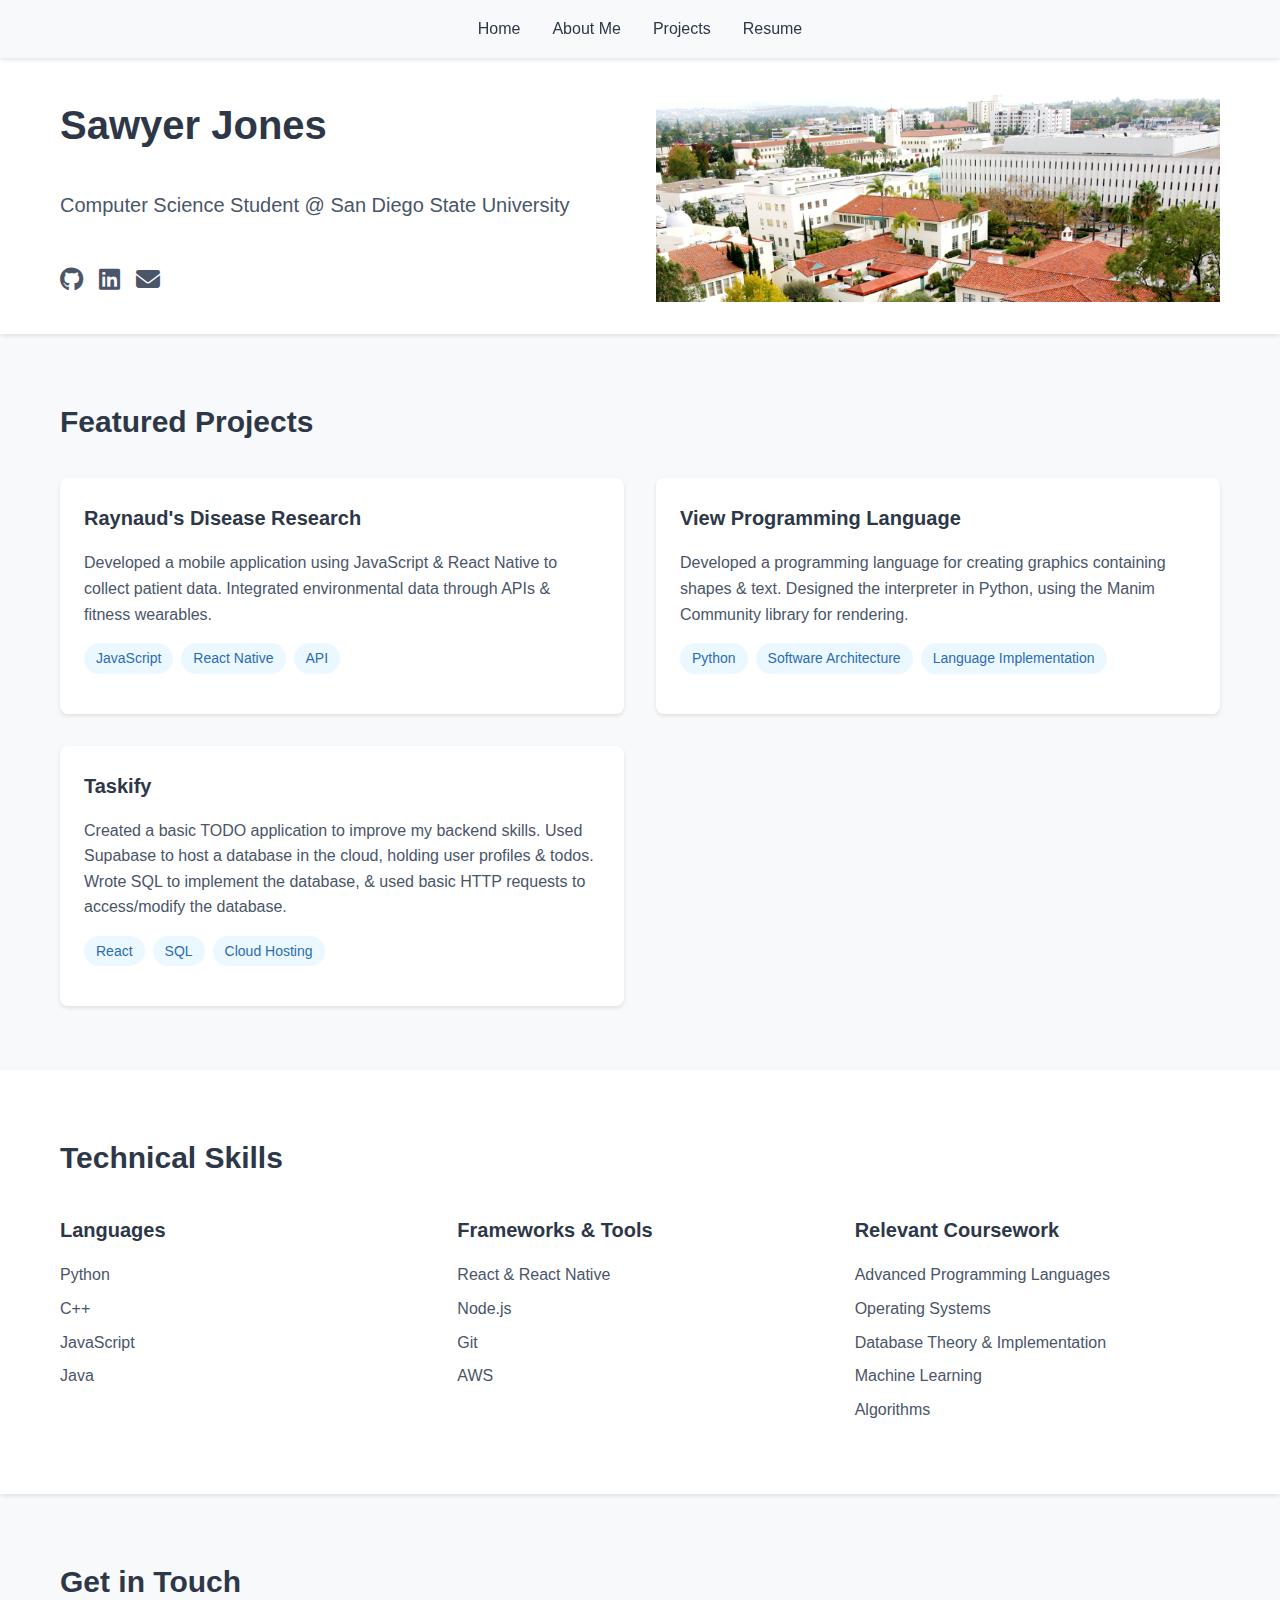
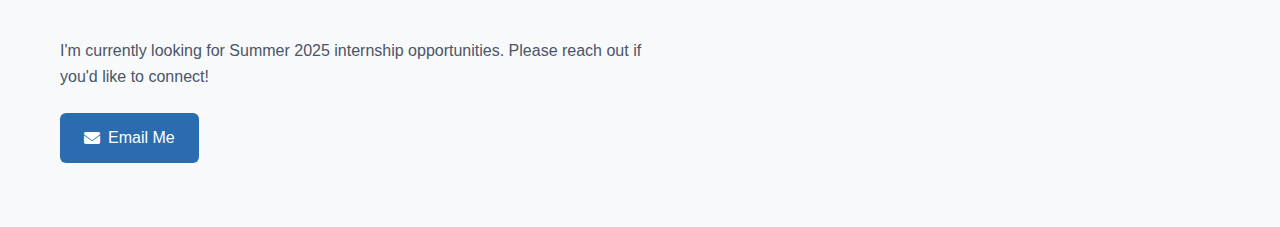
==== commit f396dfd2: "updated w/ taskify" ====
--- a/index.html
+++ b/index.html
@@ -47,7 +47,7 @@
                     <h3>Raynaud's Disease Research</h3>
                     <p>
                         Developed a mobile application using JavaScript & React Native to collect patient data.
-                        Integrated environmental data through APIs and fitness wearables. 
+                        Integrated environmental data through APIs & fitness wearables. 
                     </p>
                     <div class="tags">
                         <span class="tag">JavaScript</span>
@@ -66,6 +66,20 @@
                         <span class="tag">Python</span>
                         <span class="tag">Software Architecture</span>
                         <span class="tag">Language Implementation</span>
+                    </div>
+                </div>
+
+                <div class="project-card" onclick="window.location.href='projects.html#taskify'">
+                    <h3>Taskify</h3>
+                    <p>
+                        Created a basic TODO application to improve my backend skills. 
+                        Used Supabase to host a database in the cloud, holding user profiles & todos.
+                        Wrote SQL to implement the database, & used basic HTTP requests to access/modify the database.
+                    </p>
+                    <div class="tags">
+                        <span class="tag">React</span>
+                        <span class="tag">SQL</span>
+                        <span class="tag">Cloud Hosting</span>
                     </div>
                 </div>
             </div>
--- a/resources/styles.css
+++ b/resources/styles.css
@@ -99,7 +99,7 @@
 
 .project-grid {
     display: grid;
-    grid-template-columns: repeat(auto-fit, minmax(300px, 1fr));
+    grid-template-columns: repeat(2, minmax(300px, 1fr));
     gap: 2rem;
 }
 
